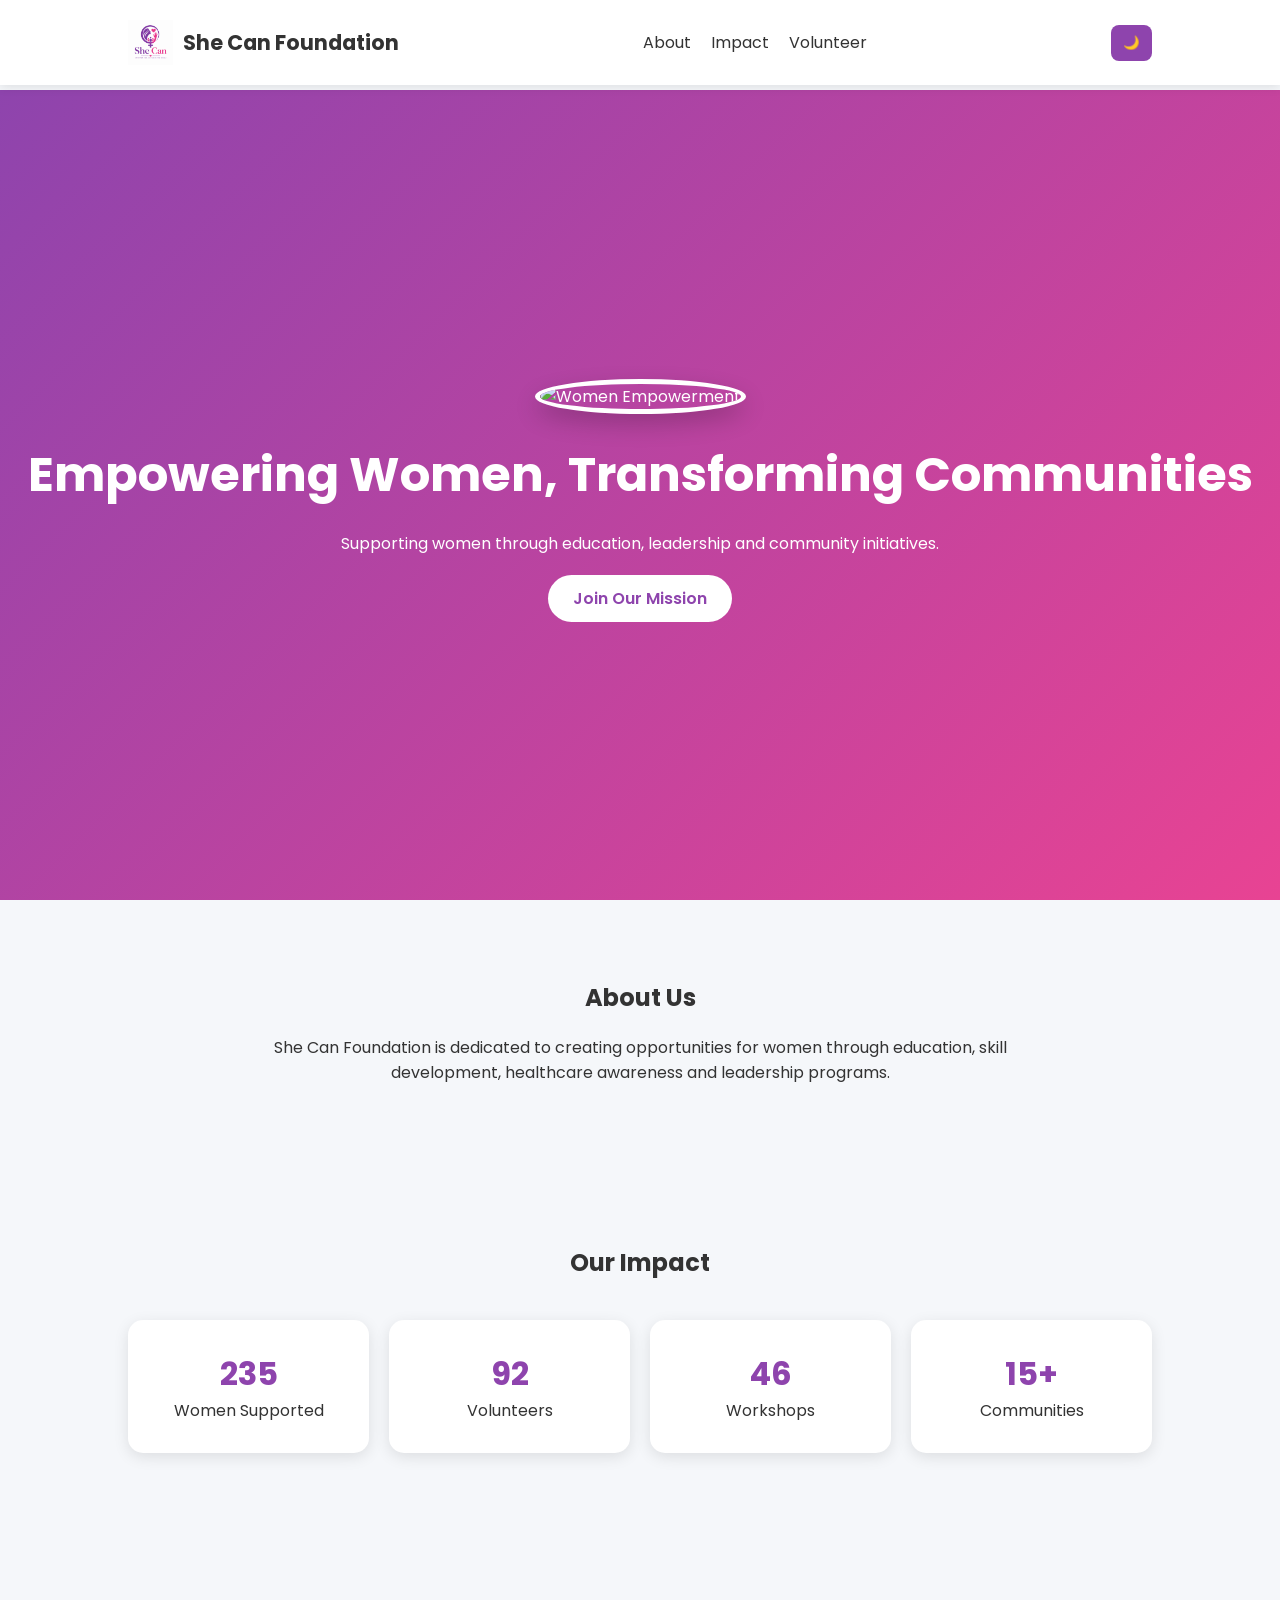
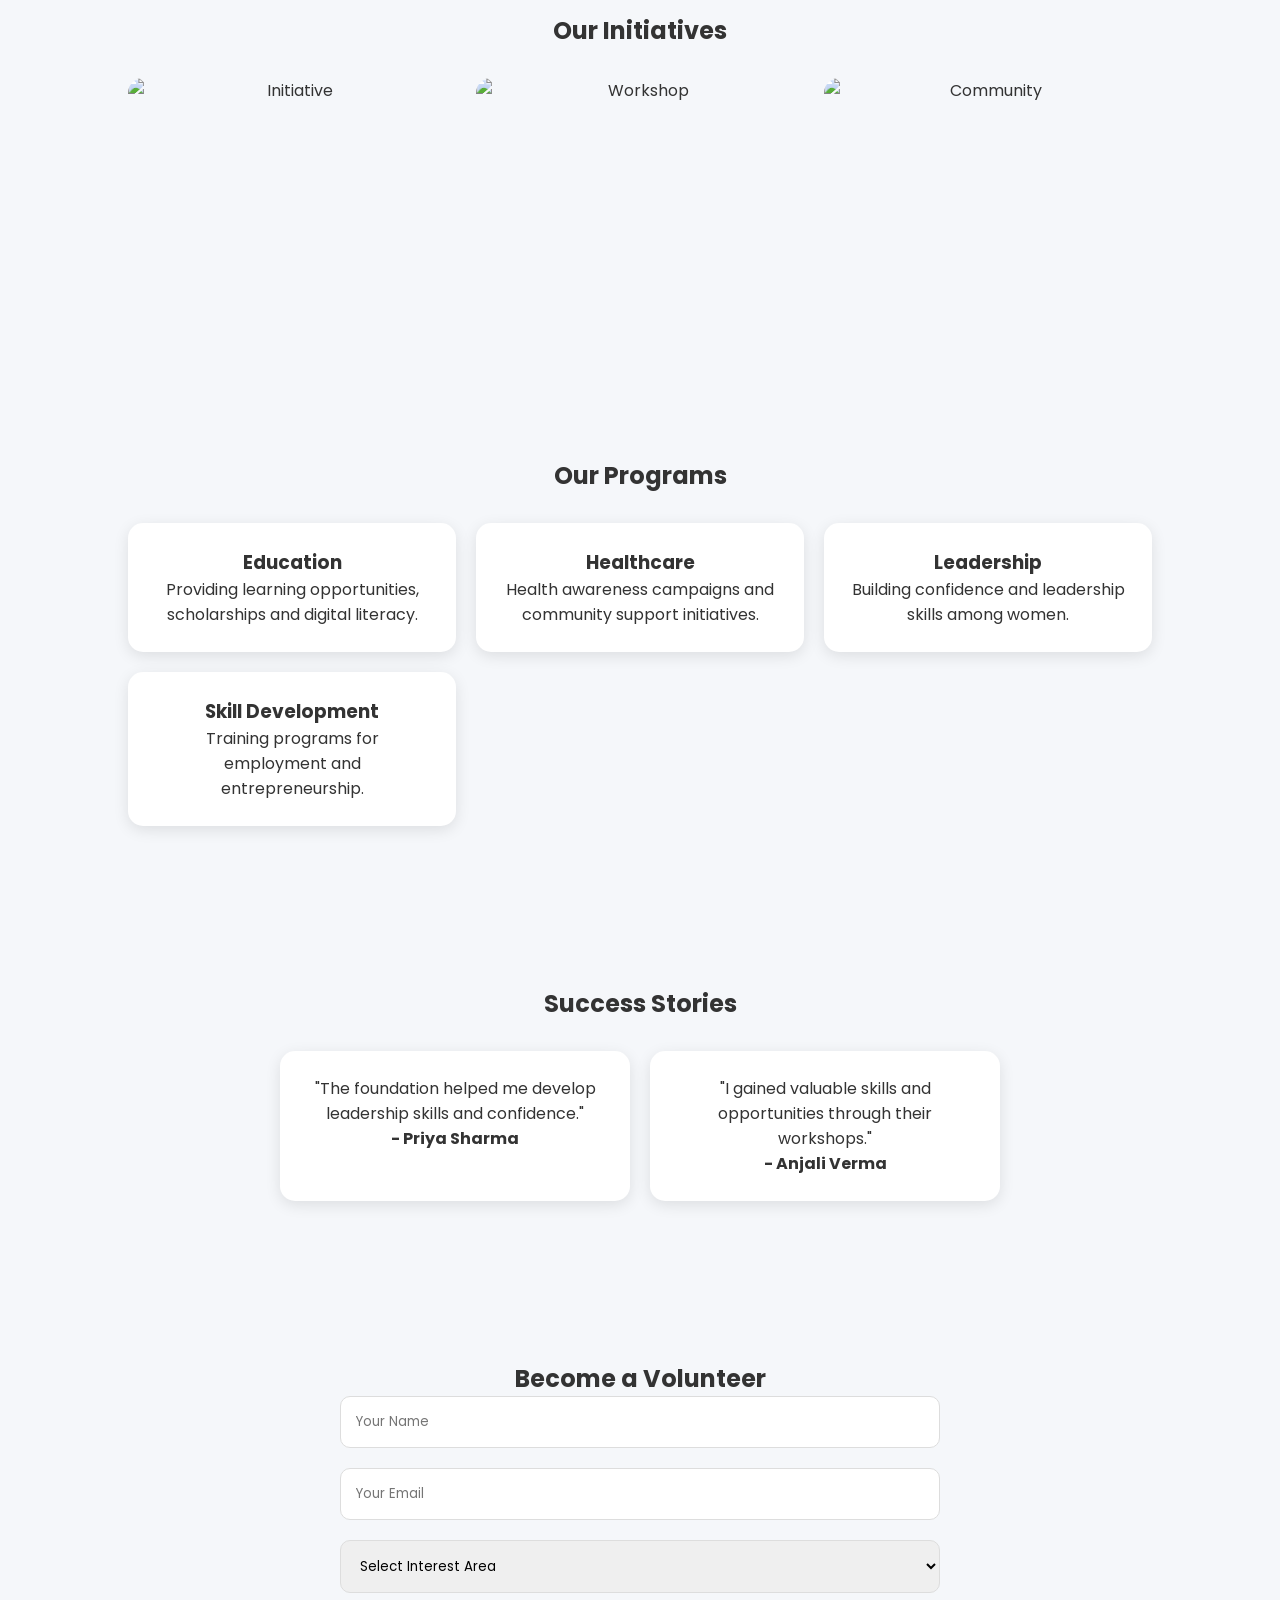
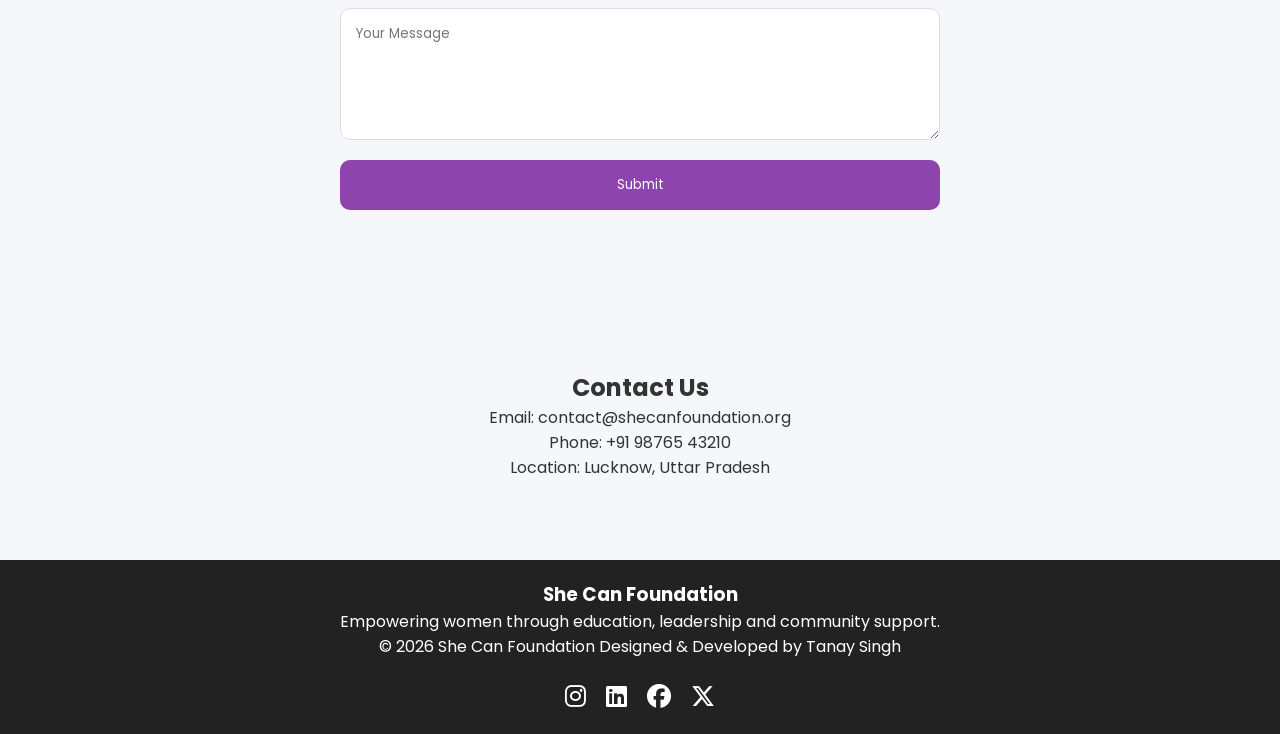
==== index.html @ 05b63b7e "Initial commit" ====
<!DOCTYPE html>
<html lang="en">

<head>
    <meta charset="UTF-8">
    <meta name="viewport" content="width=device-width, initial-scale=1.0">
    <meta
name="description"
content="She Can Foundation empowers women through education, healthcare awareness, leadership programs and community initiatives.">
    <title>She Can Foundation | Empowering Women</title>

    <link rel="stylesheet" href="style.css">

    <link href="https://fonts.googleapis.com/css2?family=Poppins:wght@300;400;500;600;700&display=swap"
        rel="stylesheet">

    <link rel="stylesheet"
href="https://cdnjs.cloudflare.com/ajax/libs/font-awesome/6.5.1/css/all.min.css">

    <link rel="icon" href="images/logo.png">

</head>

<body>

    <header>
        <nav class="navbar">

            <div class="logo">
    <img src="images/logo.png" alt="Logo">
    <span>She Can Foundation</span>

</div>

            <ul class="nav-links">
                <li><a href="#about">About</a></li>
                <li><a href="#impact">Impact</a></li>
                <li><a href="#volunteer">Volunteer</a></li>
            </ul>

            <div id="menuBtn" class="menu-btn">
☰
</div>

            <button id="themeToggle">
🌙
</button>

        </nav>
    </header>

    <section class="hero">

        <div class="hero-content">

    <img
        src="https://images.unsplash.com/photo-1522202176988-66273c2fd55f"
        alt="Women Empowerment"
        class="hero-image">


            <h1>
                Empowering Women,
                Transforming Communities
            </h1>

            <p>
                Supporting women through education,
                leadership and community initiatives.
            </p>

            <a href="#volunteer" class="btn">
                Join Our Mission
            </a>

        </div>

    </section>

    <section id="about" class="about hidden">

        <h2>About Us</h2>

        <p>
            She Can Foundation is dedicated to creating opportunities for women
            through education, skill development, healthcare awareness and
            leadership programs.
        </p>

    </section>

    <section id="impact" class="impact hidden">

        <h2>Our Impact</h2>

        <div class="stats">

            <div class="card">
                <h3 class="counter" data-target="500">0</h3>
                <p>Women Supported</p>
            </div>

            <div class="card">
                <h3 class="counter" data-target="120">0</h3>
                <p>Volunteers</p>
            </div>

            <div class="card">
                <h3 class="counter" data-target="50">0</h3>
                <p>Workshops</p>
            </div>

            <div class="card">
                <h3 class="counter" data-target="15">0</h3>
                <p>Communities</p>
            </div>

        </div>

    </section>

    <section class="gallery hidden">

    <h2>Our Initiatives</h2>

    <div class="gallery-grid">

        <img
        src="https://images.unsplash.com/photo-1522202176988-66273c2fd55f"
        alt="Initiative">

        <img
        src="https://images.unsplash.com/photo-1517048676732-d65bc937f952"
        alt="Workshop">

        <img
        src="https://images.unsplash.com/photo-1529156069898-49953e39b3ac"
        alt="Community">

    </div>

</section>

<section class="programs hidden">

<h2>Our Programs</h2>

<div class="program-grid">

<div class="program-card">

<h3>Education</h3>

<p>
Providing learning opportunities,
scholarships and digital literacy.
</p>

</div>

<div class="program-card">

<h3>Healthcare</h3>

<p>
Health awareness campaigns and
community support initiatives.
</p>

</div>

<div class="program-card">

<h3>Leadership</h3>

<p>
Building confidence and leadership
skills among women.
</p>

</div>

<div class="program-card">

<h3>Skill Development</h3>

<p>
Training programs for employment
and entrepreneurship.
</p>

</div>

</div>

</section>

<section class="stories hidden">

    <h2>Success Stories</h2>

    <div class="story-container">

        <div class="story-card">

            <p>
                "The foundation helped me
                develop leadership skills and
                confidence."
            </p>

            <h4>- Priya Sharma</h4>

        </div>

        <div class="story-card">

            <p>
                "I gained valuable skills and
                opportunities through their
                workshops."
            </p>

            <h4>- Anjali Verma</h4>

        </div>

    </div>

</section>

    <section id="volunteer" class="volunteer hidden">

        <h2>Become a Volunteer</h2>

        <form id="volunteerForm">

            <div class="input-group">
                <input type="text" id="name" placeholder="Your Name">
                <small id="nameError"></small>
                </div>

            <div class="input-group">
                <input type="email" id="email" placeholder="Your Email">
                <small id="emailError"></small>
                </div>

            <div class="input-group">

            <select id="interest">

            <option value="">
            Select Interest Area
            </option>

            <option>
            Education
            </option>

            <option>
            Healthcare
            </option>

            <option>
            Leadership
            </option>

            <option>
            Skill Development
            </option>

            </select>

            </div>

            <div class="input-group">
                <textarea id="message" rows="5" placeholder="Your Message"></textarea>
                <small id="messageError"></small>
                </div>

            <button type="submit">
                Submit
            </button>



        </form>

    </section>

    <div id="toast">
    Form Submitted Successfully 🎉
</div>

<section class="contact hidden">

<h2>Contact Us</h2>

<p>Email: contact@shecanfoundation.org</p>

<p>Phone: +91 98765 43210</p>

<p>Location: Lucknow, Uttar Pradesh</p>

</section>

    <footer>

<h3>She Can Foundation</h3>

<p>
Empowering women through education,
leadership and community support.
</p>

<p>
© 2026 She Can Foundation

Designed & Developed by Tanay Singh
</p>

<div class="social-icons">

<a href="#">
<i class="fab fa-instagram"></i>
</a>

<a href="#">
<i class="fab fa-linkedin"></i>
</a>

<a href="#">
<i class="fab fa-facebook"></i>
</a>

<a href="#">
<i class="fab fa-x-twitter"></i>
</a>

</div>

</footer>

<button id="topBtn">
↑
</button>

    <script src="script.js"></script>

</body>

</html>
---- style.css ----
*{
    margin:0;
    padding:0;
    box-sizing:border-box;
    font-family:'Poppins',sans-serif;
}

html{
    scroll-behavior:smooth;
}

body{
    background:#f5f7fa;
    color:#333;
    padding-top: 90px;
}

.navbar{
    display:flex;
    justify-content:space-between;
    align-items:center;

    padding:20px 10%;

    background:white;

    box-shadow:0 2px 10px rgba(0,0,0,0.1);

    position:fixed;
    left:0;
    top:0;
    width:100%;
    z-index:1000;
}

.logo{

    display:flex;

    align-items:center;

    gap:10px;

    font-size:1.3rem;

    font-weight:700;

}

.logo-container{
    display:flex;
    align-items:center;
    gap:10px;
}

.logo-container img{
    width:60px;
    height:60px;
    object-fit:contain;
}

.logo-container span,
.logo-container h1{
    font-size:1.4rem;
    font-weight:700;
    color:#8e44ad;
}

.logo img{

    width:45px;

    height:45px;

    object-fit:cover;

}

.nav-links{
    display:flex;
    list-style:none;
    gap:20px;
}

.nav-links a{
    text-decoration:none;
    color:#333;

    transition:0.3s;
}

.nav-links a:hover{
    color:#8e44ad;
}

.hero{
    height:90vh;

    display:flex;
    justify-content:center;
    align-items:center;

    text-align:center;

    padding:20px;

    background:linear-gradient(
        135deg,
        #8e44ad,
        #e84393
    );

    color:white;
}

.hero-content h1{
    font-size:3rem;
    margin-bottom:20px;
}

.hero-content p{
    margin-bottom:30px;
}

.btn{
    background:white;
    color:#8e44ad;

    padding:12px 25px;

    border-radius:30px;

    text-decoration:none;

    font-weight:600;
}

.btn,
button{
    transition:0.3s;
}

.btn:hover,
button:hover{
    transform:scale(1.05);

    opacity:0.9;
}

.about,
.impact,
.volunteer{
    padding:80px 10%;
    text-align:center;
}

.about p{
    margin-top:20px;
    max-width:800px;
    margin-left:auto;
    margin-right:auto;
}

.stats{
    margin-top:40px;

    display:grid;

    grid-template-columns:
    repeat(auto-fit,minmax(200px,1fr));

    gap:20px;
}

.card{
    background:white;
    padding:30px;
    border-radius:15px;
    box-shadow:0 4px 15px rgba(0,0,0,0.1);

    transition:0.3s;
}

.card h3{
    color:#8e44ad;
    font-size:2rem;
}

.card:hover{
    transform:translateY(-10px);

    box-shadow:
    0 15px 30px rgba(0,0,0,0.15);
}

form{
    max-width:600px;
    margin:auto;

    display:flex;
    flex-direction:column;
    gap:15px;
}

input,
textarea{
    padding:15px;
    border:1px solid #ddd;
    border-radius:10px;
}

button{
    background:#8e44ad;
    color:white;

    border:none;

    padding:15px;

    border-radius:10px;

    cursor:pointer;
}

footer{
    text-align:center;
    padding:20px;
    background:#222;
    color:white;
}

.hero-image{
    width:180px;
    height:180px;
    object-fit:cover;

    border-radius:50%;

    margin-bottom:25px;

    border:5px solid white;

    box-shadow:0 10px 25px rgba(0,0,0,0.2);
}

#themeToggle{
    padding:8px 12px;
    border:none;
    border-radius:8px;
    cursor:pointer;
}

.dark{
    background:#121212;
    color:white;
}

.dark .navbar{
    background:#1e1e1e;
}

.dark .nav-links a{
    color:white;
}

.dark .card{
    background:#222;
    color:white;
}

.dark input,
.dark textarea{
    background:#222;
    color:white;
    border:1px solid #444;
}

.dark footer{
    background:black;
}


.input-group{
    display:flex;
    flex-direction:column;
}

small{
    color:red;
    text-align:left;
    margin-top:5px;
}

#toast{

    position:fixed;

    top:20px;
    right:20px;

    background:#27ae60;

    color:white;

    padding:15px 25px;

    border-radius:10px;

    opacity:0;

    pointer-events:none;

    transition:0.5s;
}

#toast.show-toast{
    opacity:1;
}

table{

width:100%;

border-collapse:collapse;

margin-top:30px;

background:white;

}

th,
td{

border:1px solid #ddd;

padding:12px;

text-align:left;

}

th{

background:#8e44ad;

color:white;

}

.dashboard-stats{
    display:flex;
    justify-content:center;
    margin:30px 0;
}

.stat-box{
    background:white;
    padding:25px;
    border-radius:15px;
    box-shadow:0 4px 15px rgba(0,0,0,0.1);
    text-align:center;
}

.stat-box h2{
    color:#8e44ad;
    font-size:2.5rem;
}

#clearAllBtn{
    margin-bottom:20px;
}

select{
    padding:15px;
    border-radius:10px;
    border:1px solid #ddd;
}

#downloadBtn{
    margin-left:10px;
}

.admin-header{

    display:flex;

    justify-content:space-between;

    align-items:center;

    margin-bottom:30px;

    flex-wrap:wrap;

    gap:15px;

}

#searchInput{

    width:100%;

    max-width:400px;

    padding:12px;

    margin-bottom:20px;

    border:1px solid #ddd;

    border-radius:10px;

}

.gallery{

    padding:80px 10%;

    text-align:center;

}

.gallery-grid{

    margin-top:30px;

    display:grid;

    grid-template-columns:
    repeat(auto-fit,minmax(250px,1fr));

    gap:20px;

}

.gallery-grid img{

    width:100%;

    height:220px;

    object-fit:cover;

    border-radius:15px;

    transition:0.3s;

}

.gallery-grid img:hover{

    transform:scale(1.05);

}

.stories{

    padding:80px 10%;

    text-align:center;

}

.story-container{

    display:flex;

    justify-content:center;

    gap:20px;

    flex-wrap:wrap;

    margin-top:30px;

}

.story-card{

    background:white;

    width:350px;

    padding:25px;

    border-radius:15px;

    box-shadow:
    0 4px 15px rgba(0,0,0,0.1);

}

.hidden{

    opacity:0;

    transform:translateY(50px);

    transition:all 0.8s ease;

}

.show{

    opacity:1;

    transform:translateY(0);

}

.menu-btn{

    display:none;

    font-size:2rem;

    cursor:pointer;

}

@media(max-width:768px){

    .menu-btn{

        display:block;

    }

    .nav-links{

        position:absolute;

        top:80px;

        left:0;

        width:100%;

        background:white;

        flex-direction:column;

        align-items:center;

        padding:20px;

        display:none;

    }

    .nav-links.active{

        display:flex;

    }

}

.dark .nav-links{

    background:#1e1e1e;

}

.dark .nav-links a:hover{
    color:#e84393;
}

.dark .story-card{
    background:#222;
    color:white;
}

.dark select{
    background:#222;
    color:white;
    border:1px solid #444;
}

.dark .stat-box{

    background:#222;

    color:white;

}

.programs{

    padding:80px 10%;

    text-align:center;

}

.program-grid{

    display:grid;

    grid-template-columns:
    repeat(auto-fit,minmax(250px,1fr));

    gap:20px;

    margin-top:30px;

}

.program-card{

    background:white;

    padding:25px;

    border-radius:15px;

    box-shadow:
    0 4px 15px rgba(0,0,0,0.1);

    transition:0.3s;

}

.program-card:hover{

    transform:translateY(-10px);

}

.dark .program-card{

    background:#222;

    color:white;

}

.contact{

    padding:80px 10%;

    text-align:center;

}

#topBtn{

    position:fixed;

    bottom:20px;

    right:20px;

    width:50px;

    height:50px;

    border-radius:50%;

    display:none;

    font-size:20px;

    z-index:1000;

}

.chart-container{

    margin:40px 0;

}

.chart-bar{

    margin-bottom:20px;

}

.bar{

    width:100%;

    height:25px;

    background:#ddd;

    border-radius:20px;

    overflow:hidden;

}

.bar div{

    height:100%;

    background:#8e44ad;

    width:0;

    transition:1s;

}

.social-icons{

    margin-top:20px;

    display:flex;

    justify-content:center;

    gap:20px;

}

.social-icons a{

    color:white;

    font-size:1.5rem;

    transition:0.3s;

}

.social-icons a:hover{

    color:#e84393;

    transform:translateY(-5px);

}
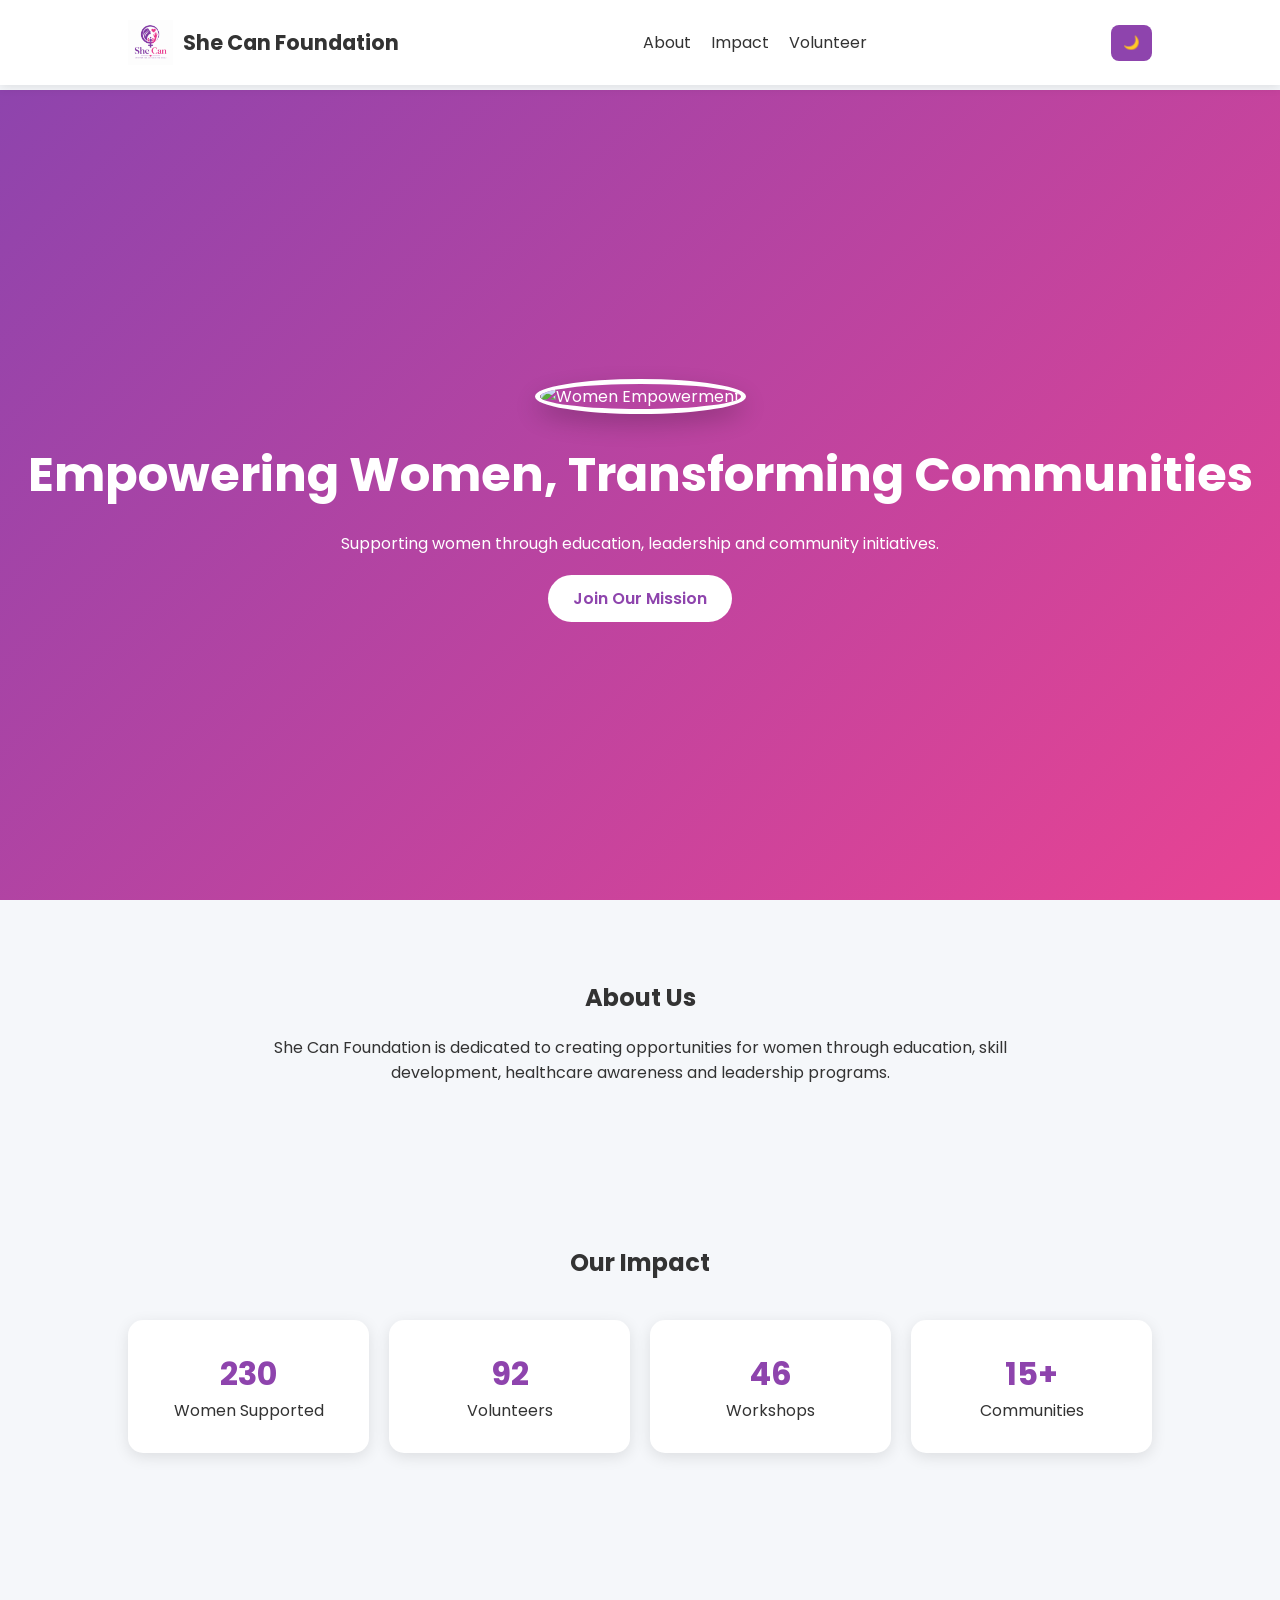
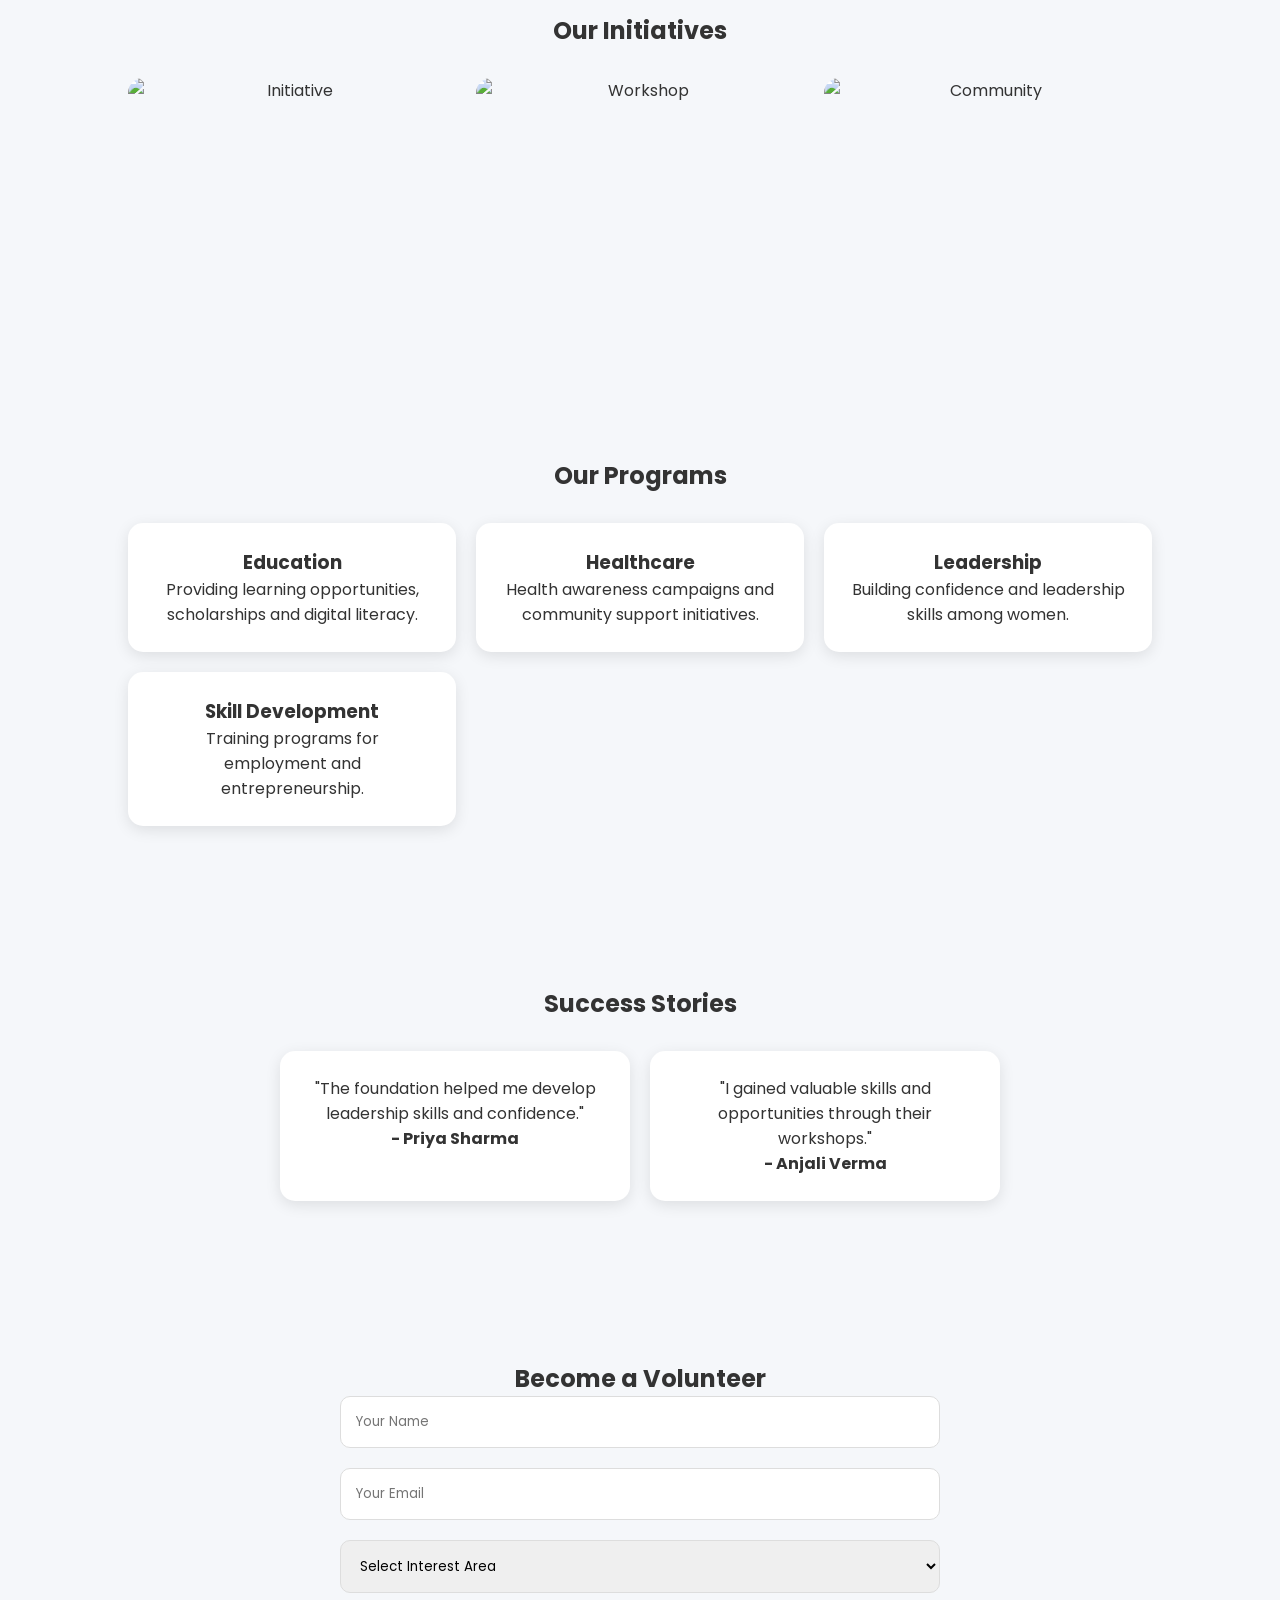
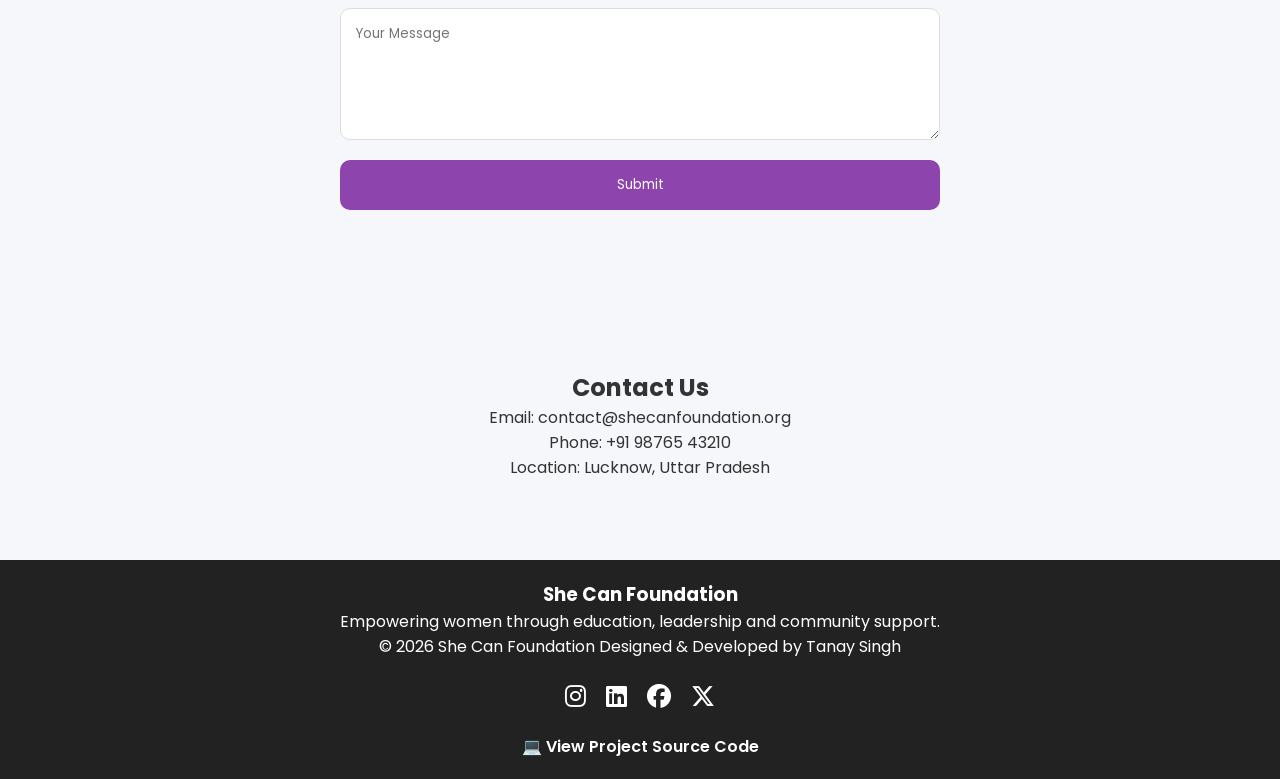
==== commit 501967ee: "Added GitHub repository link" ====
--- a/index.html
+++ b/index.html
@@ -339,6 +339,13 @@
 
 </div>
 
+<p class="repo-link">
+<a href="https://github.com/Tanay1206/SheCanFoundation"
+target="_blank">
+💻 View Project Source Code
+</a>
+</p>
+
 </footer>
 
 <button id="topBtn">
--- a/style.css
+++ b/style.css
@@ -732,4 +732,19 @@
 
     transform:translateY(-5px);
 
+}
+
+.repo-link{
+    margin-top:20px;
+}
+
+.repo-link a{
+    color:white;
+    text-decoration:none;
+    font-weight:600;
+    transition:0.3s;
+}
+
+.repo-link a:hover{
+    color:#e84393;
 }
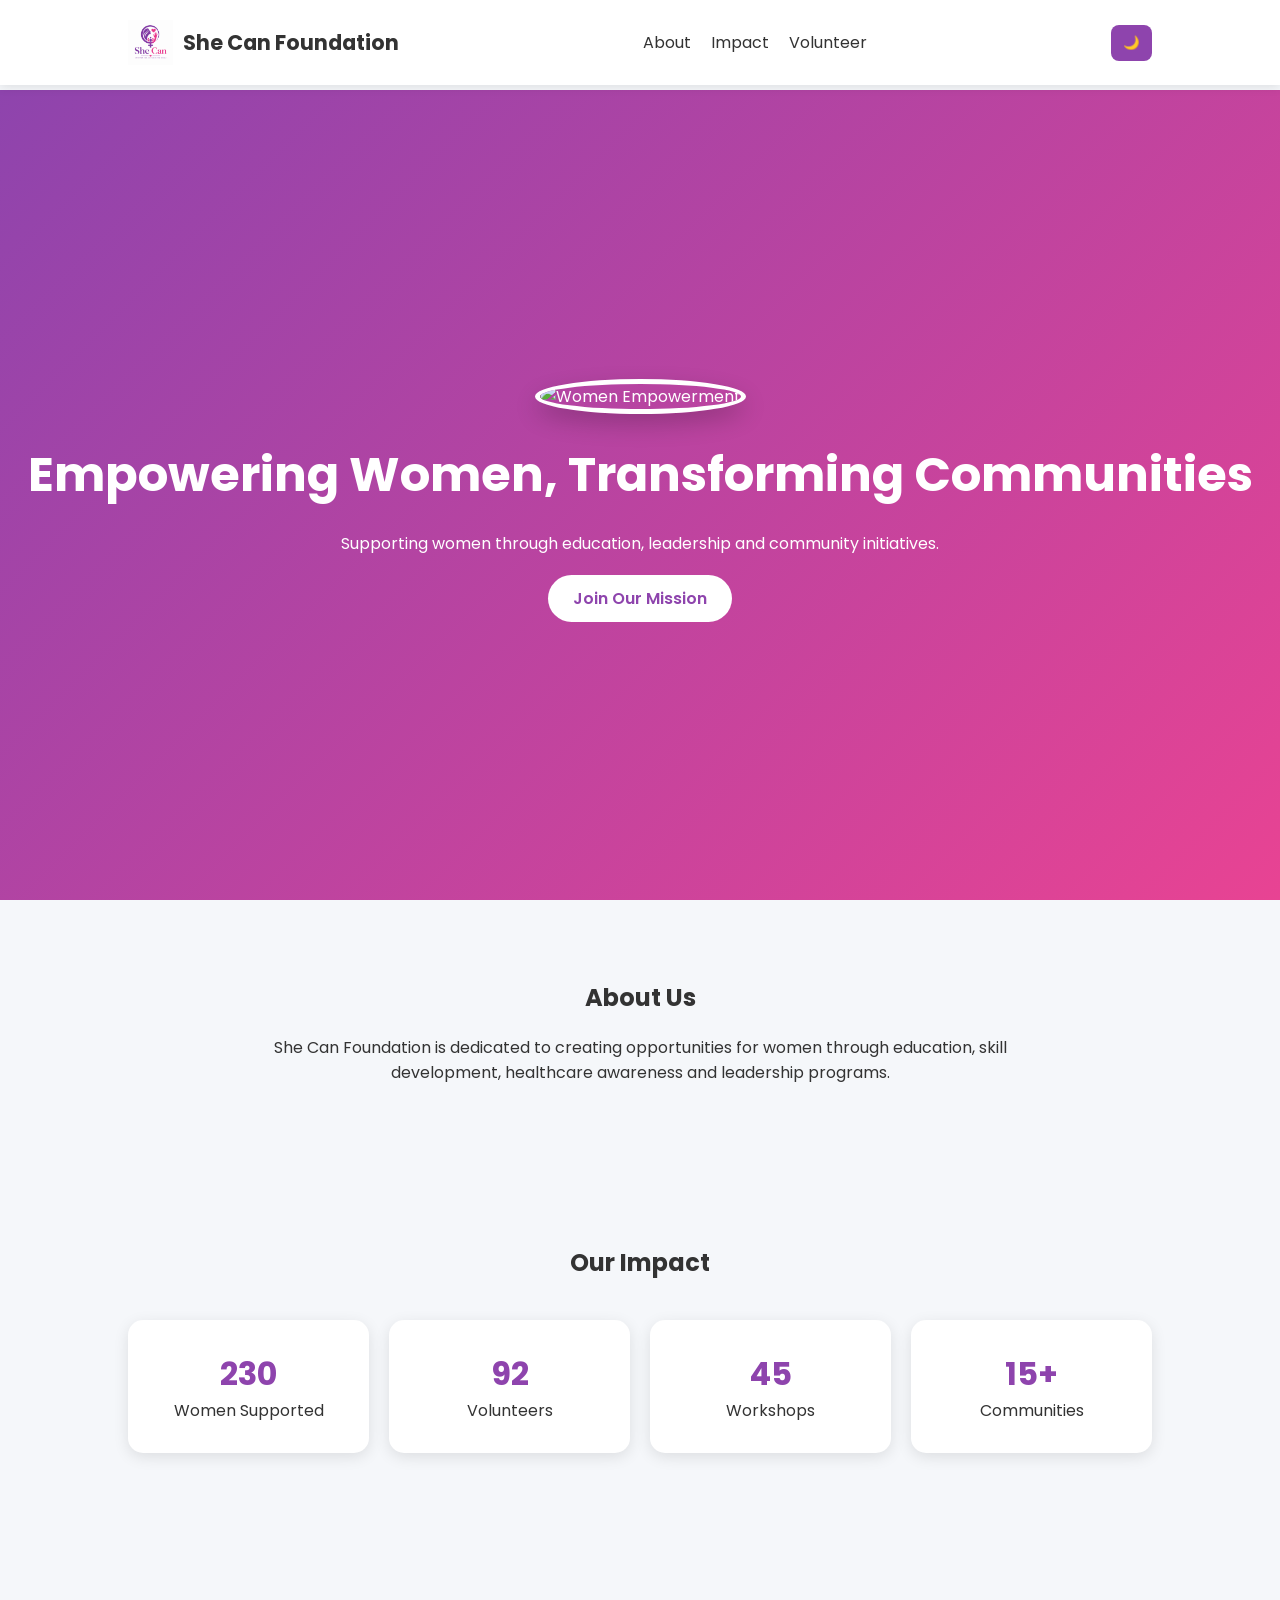
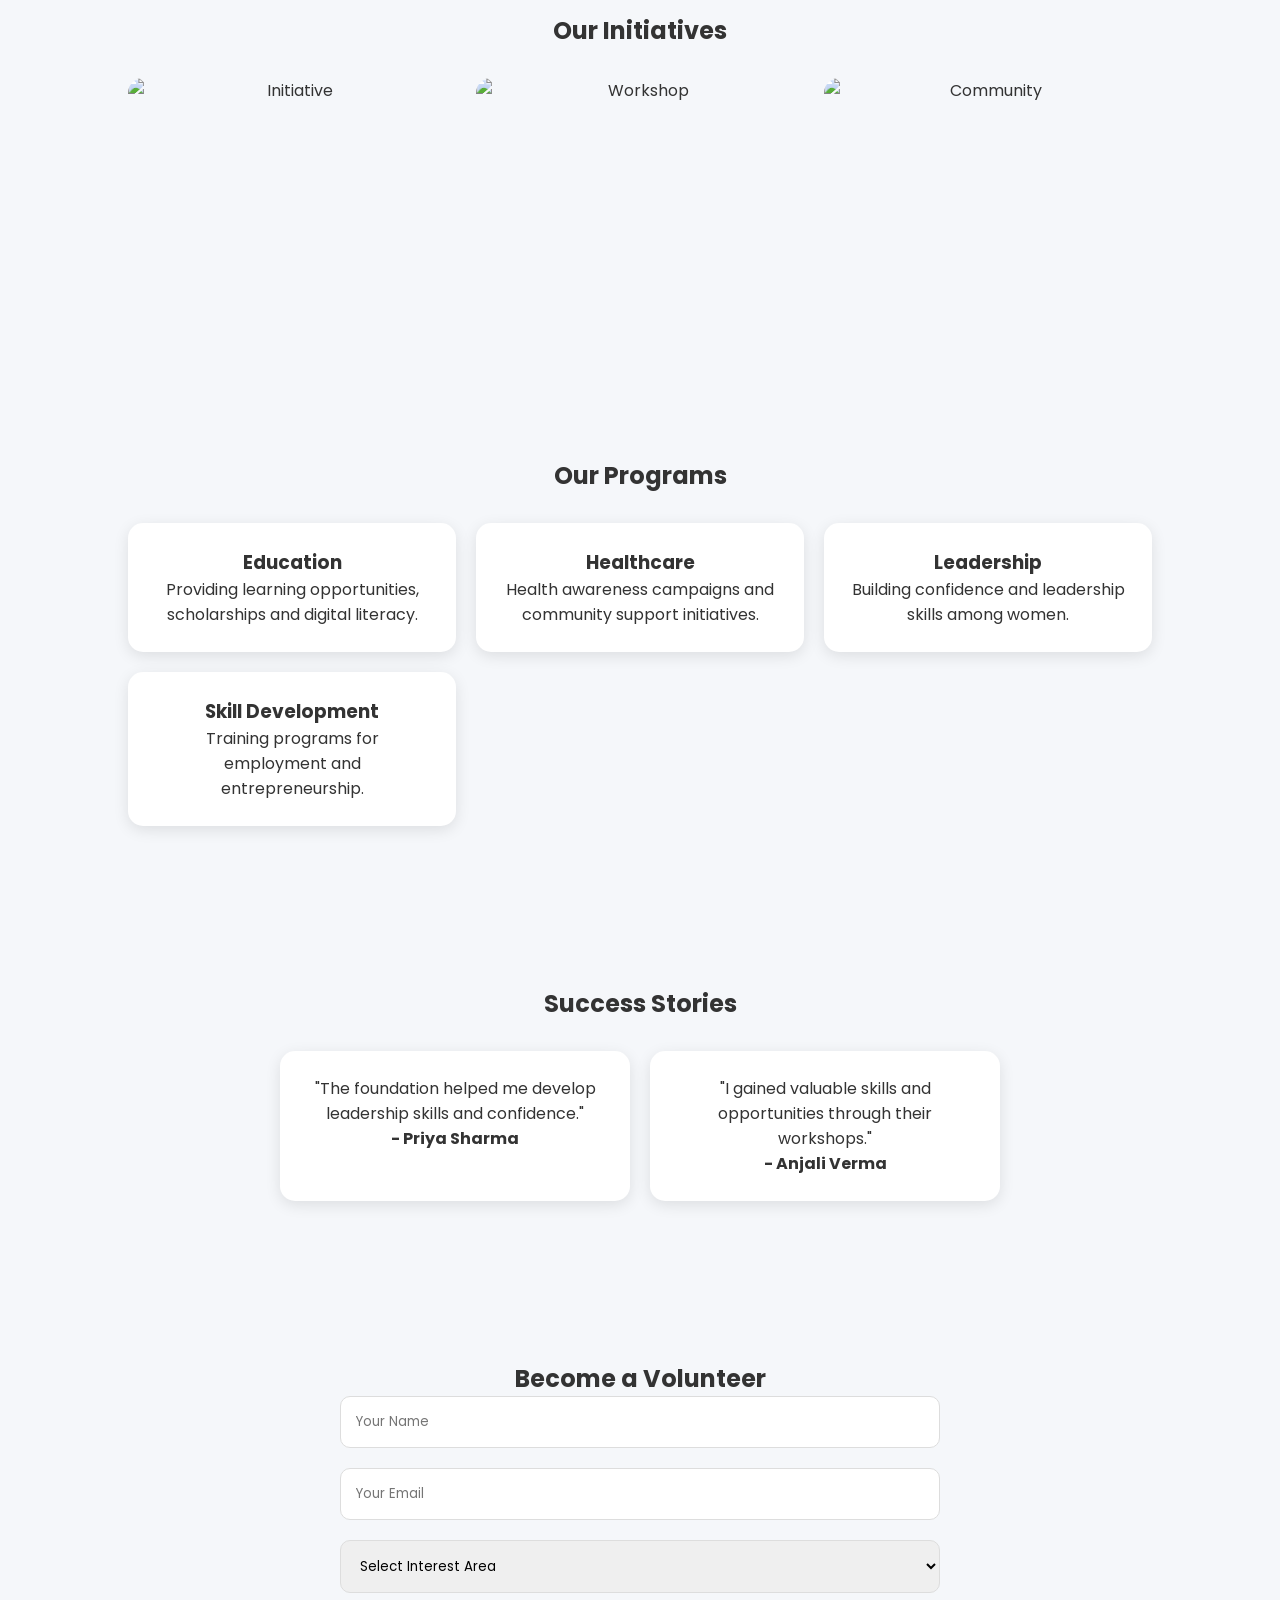
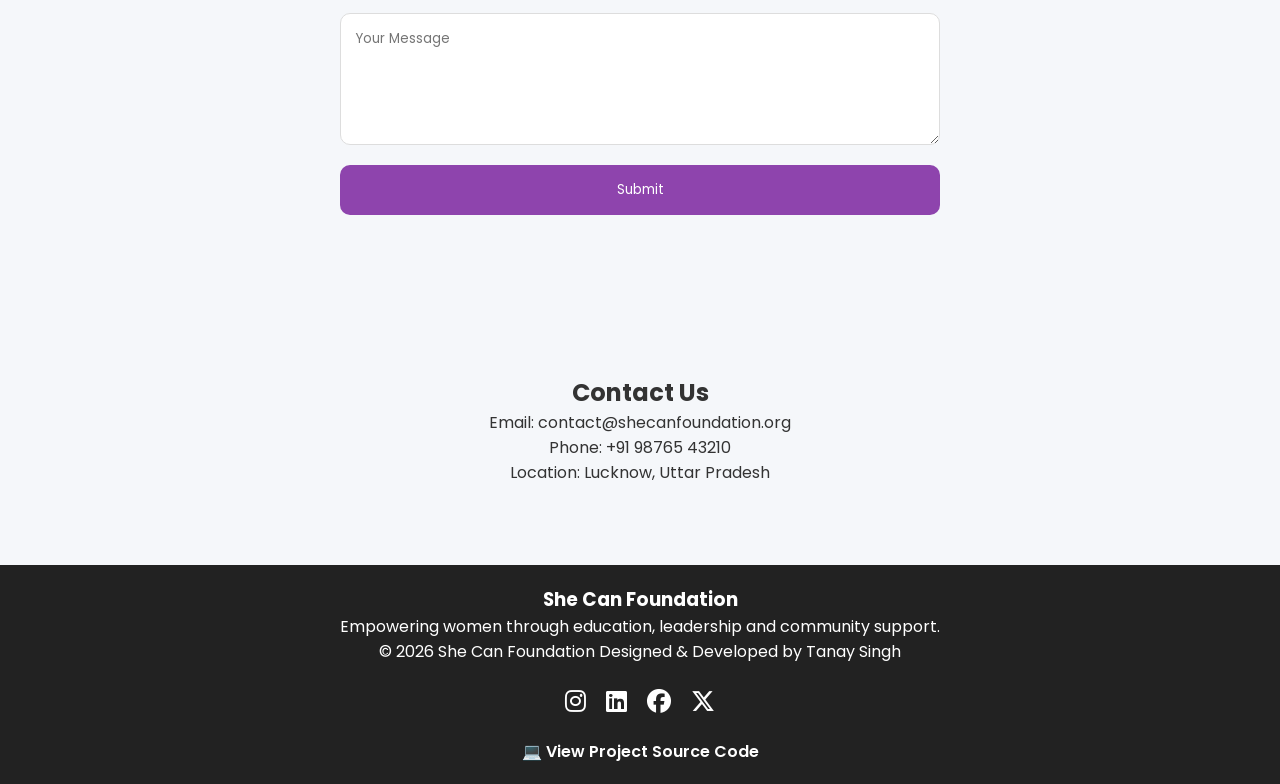
==== commit ccc0221c: "Final dashboard improvements" ====
--- a/index.html
+++ b/index.html
@@ -271,6 +271,8 @@
 
             </select>
 
+            <small id="interestError"></small>
+
             </div>
 
             <div class="input-group">
--- a/style.css
+++ b/style.css
@@ -311,10 +311,14 @@
     pointer-events:none;
 
     transition:0.5s;
+
+    z-index:9999;
 }
 
 #toast.show-toast{
+
     opacity:1;
+
 }
 
 table{
@@ -747,4 +751,82 @@
 
 .repo-link a:hover{
     color:#e84393;
+}
+
+.dashboard-header{
+display:flex;
+align-items:center;
+gap:20px;
+padding:20px 40px;
+background:white;
+box-shadow:0 2px 10px rgba(0,0,0,0.08);
+margin-top:-90px;
+}
+
+.dashboard-header img{
+width:70px;
+height:70px;
+border-radius:50%;
+}
+
+.dashboard-header h1{
+margin:0;
+color:#8e44ad;
+}
+
+.dashboard-header p{
+margin:0;
+color:#666;
+}
+
+.welcome-card{
+background:white;
+padding:25px;
+border-radius:15px;
+margin:30px 0;
+box-shadow:0 5px 15px rgba(0,0,0,0.08);
+}
+
+.dashboard-footer{
+    margin-top:50px;
+    padding:30px;
+    text-align:center;
+    background:white;
+    border-top:1px solid #ddd;
+}
+
+.dashboard-footer img{
+    width:50px;
+    margin-bottom:10px;
+}
+
+.dashboard-footer p{
+    margin:5px 0;
+    color:#666;
+}
+
+@media(max-width:768px){
+
+    .hero-content h1{
+        font-size:2.2rem;
+    }
+
+    .logo-container h1{
+        font-size:1rem;
+    }
+
+    .logo-container img{
+        width:45px;
+        height:45px;
+    }
+
+    .dashboard-stats{
+        flex-wrap:wrap;
+        gap:15px;
+    }
+
+    .stat-box{
+        width:45%;
+    }
+
 }
